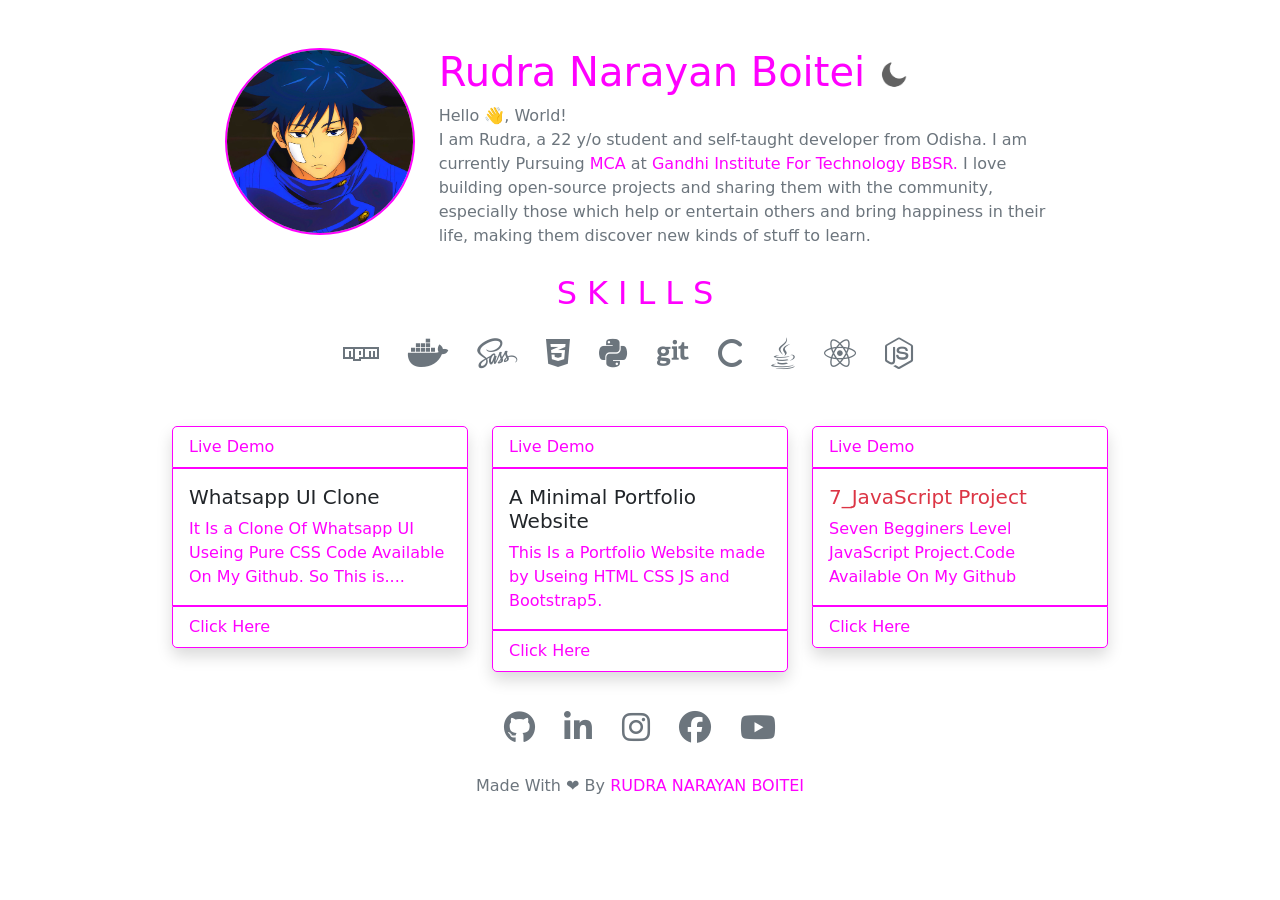
==== index.html @ d34d5616 "chnages" ====
<!doctype html>
<html lang="en">

<head>
  <meta charset="utf-8">
  <meta name="viewport" content="width=device-width, initial-scale=1">
  <title>Rudra Narayan Boitei</title>
  <!-- Bootstrap5 CSS CDN Link👇 -->
  <link href="https://cdn.jsdelivr.net/npm/bootstrap@5.0.2/dist/css/bootstrap.min.css" rel="stylesheet"
    integrity="sha384-EVSTQN3/azprG1Anm3QDgpJLIm9Nao0Yz1ztcQTwFspd3yD65VohhpuuCOmLASjC" crossorigin="anonymous">
  <link rel="stylesheet" href="https://cdn.jsdelivr.net/npm/bootstrap-icons@1.8.3/font/bootstrap-icons.css">
  <!-- css link👇 -->
  <link rel="stylesheet" href="scss/main.css">
  <!-- favicon👇 -->
  <link type="image/png" sizes="120x120" rel="icon" href=".../icons8-ghost-120.png">
  <!-- font awesome👇 -->
  <link rel="stylesheet" href="https://cdnjs.cloudflare.com/ajax/libs/font-awesome/6.1.1/css/all.min.css">


</head>

<body>
  <div class="container-fluid">
    <div class="row justify-content-center text-md-start text-center pt-5">
      <!-- Background Music -->
      <audio autoplay src="" id="music"></audio>
      <div class="col-md-2 pb-md-0 pb-5">
        <!-- Profile Picture -->
        <img src="images/blue1.jpg" class="img-fluid rounded-circle"
          alt="" width="200" id="profile">
      </div>
      <div class="col-md-6">
        <h1 class="pb-md-0 pb-4">Rudra Narayan Boitei <span> <img src="images/moon.png" alt="" class="img-fluid" id="icon" width="30"></span></h1>
        <p class="text-secondary pb-md-0 pb-5">Hello 👋, World! <br>
          I am Rudra, a 22 y/o student and self-taught developer from Odisha. I am currently Pursuing <span class="text_change"> MCA </span>at <span class="text_change">Gandhi
          Institute For Technology BBSR.</span> I love building open-source projects and sharing them with the community,
          especially those which help or entertain others and bring happiness in their life, making them discover new
          kinds of stuff to learn.</p>
      </div>
    </div>
    <h2 class="text-center text_change"> <span>SKILLS</span></h2>

     <!-- social icon -->
     <div class="row text-center">
      <div class="col" id="icons">
        <a class="fs-2 pe-4" href="" class="icon-button github" target="_blank"
          rel="noopener noreferrer"><i class="fab fa-npm text-secondary"></i><span></span></a>

        <a class="fs-2 pe-4" href="#" class="icon-button linkedin" target="_blank" rel="noopener noreferrer"><i
            class="fab fa-docker text-secondary"></i><span></span></a>

        <a class="fs-2 pe-4" href="#" class="icon-button linkedin" target="_blank" rel="noopener noreferrer"><i
              class="fab fa-sass text-secondary"></i><span></span></a>

        <a class="fs-2 pe-4" href="#" class="icon-button gitlab" target="_blank"
          rel="noopener noreferrer"><i class="fab fa-css3-alt text-secondary"></i><span></span></a>

        <a class="fs-2 pe-4" href="#" class="icon-button facebook"
          target="_blank" rel="noopener noreferrer"><i class="fab fa-python text-secondary"></i><span></span></a>

        <a class="fs-2 pe-4" href="https://medium.com/@rudra1999" class="icon-button medium" target="_blank"
          rel="noopener noreferrer"><i class="fab fa-git text-secondary"></i><span></span></a>

        <a class="fs-2 pe-4" href="#" class="icon-button " target="_blank" rel="noopener noreferrer"><i
            class="fab fa-c text-secondary"></i><span></span></a>

        <a class="fs-2 pe-4" href="#" class="icon-button " target="_blank" rel="noopener noreferrer"><i
            class="fab fa-java text-secondary"></i><span></span></a>

        <a class="fs-2 pe-4" href="#" class="icon-button " target="_blank" rel="noopener noreferrer"><i
            class="fab fa-react text-secondary"></i><span></span></a>

        <a class="fs-2 pe-4" href="#" class="icon-button " target="_blank" rel="noopener noreferrer"><i
            class="fab fa-node-js text-secondary"></i><span></span></a>
      </div>
    </div>
    <!-- social icon end -->
    
    <!-- OpenSource Projects start -->
    <div class="row justify-content-center text-md-start text-center pt-5">
      <!-- Enter Your First Project -->
      <div class="col-md-3">
        <div class="card mb-3 rounded shadow" style="max-width: 25rem;">
          <div class="card-header bg-transparent"><a href="https://rudra1999.me/whatsappclone/" target="_blank" class="text_change">Live Demo</a></div>
          <div class="card-body">
            <h5 class="card-title">Whatsapp UI Clone</h5>
            <p class="card-text">It Is a Clone Of Whatsapp UI Useing Pure CSS Code Available On My Github. So This is....
            </p>
          </div>
          <div class="card-footer bg-transparent"><a href="https://github.com/Rdrudra99/whatsappclone" target="_blank" class="text_change">Click Here</a></div>
        </div>
      </div>
      <!-- Enter Your Second Project -->
      <div class="col-md-3">
        <div class="card mb-3 rounded shadow" style="max-width: 25rem;">
          <div class="card-header bg-transparent"><a href="http://rudra1999.me/See/" target="_blank" class="text_change">Live Demo</a></div>
          <div class="card-body">
            <h5 class="card-title">A Minimal Portfolio Website</h5>
            <p class="card-text">This Is a Portfolio Website made by Useing HTML CSS JS and Bootstrap5.</p>
          </div>
          <div class="card-footer bg-transparent"><a href="https://github.com/Rdrudra99/See" target="_blank" class="text_change">Click Here</a></div>
        </div>
      </div>
      <!-- Enter Your Third Project -->
      <div class="col-md-3">
        <div class="card mb-3 rounded shadow" style="max-width: 25rem;">
          <div class="card-header bg-transparent"><a href="" target="_blank" class="text_change">Live Demo</a></div>
          <div class="card-body text-danger">
            <h5 class="card-title">7_JavaScript Project</h5>
            <p class="card-text">Seven Begginers Level JavaScript Project.Code Available On My Github</p>
          </div>
          <div class="card-footer bg-transparent "><a href="https://github.com/Rdrudra99/7-Projects" target="_blank" class="text_change">Click Here</a></div>
        </div>
      </div>
    </div>
      <!-- OpenSource Projects end-->

    <!-- social icon -->
    <div class="row text-center pt-3">
      <div class="col" id="icons">
        <a class="fs-2 pe-4" href="https://github.com/Rdrudra99" class="icon-button github" target="_blank"
          rel="noopener noreferrer"><i class="fab fa-github text-secondary"></i><span></span></a>

        <a class="fs-2 pe-4" href="https://www.linkedin.com/in/rudra99/" class="icon-button linkedin" target="_blank" rel="noopener noreferrer"><i
            class="fab fa-linkedin-in text-secondary"></i><span></span></a>

        <a class="fs-2 pe-4" href="#" class="icon-button instagram" target="_blank"
          rel="noopener noreferrer"><i class="fab fa-instagram text-secondary"></i><span></span></a>

        <a class="fs-2 pe-4" href="#" class="icon-button facebook"
          target="_blank" rel="noopener noreferrer"><i class="fab fa-facebook text-secondary"></i><span></span></a>

        <a class="fs-2" href="https://www.youtube.com/channel/UC34JViDgrPtI9dq8dgVkkmA" class="icon-button youtube" target="_blank" rel="noopener noreferrer"><i
            class="fab fa-youtube text-secondary"></i><span></span></a>
      </div>
    </div>
    <!-- social icon end -->

    <!-- main div -->
  </div>

   <!-- footer section -->
<footer class="pt-4">
   <h6 class="text-secondary text-center">Made With ❤️ By <span class="text_change">RUDRA NARAYAN BOITEI</span></h6>
</footer>
 <!-- footer section -->

 <!-- Bootstrap5 JavaScript CDN Link👇 -->
  <script src="https://cdn.jsdelivr.net/npm/bootstrap@5.0.2/dist/js/bootstrap.bundle.min.js"
    integrity="sha384-MrcW6ZMFYlzcLA8Nl+NtUVF0sA7MsXsP1UyJoMp4YLEuNSfAP+JcXn/tWtIaxVXM"
    crossorigin="anonymous"></script>
  <script src="js/index.js"></script>

</body>

</html>
---- scss/main.css ----
h1,
h5,
h6,
p,
a,
.text_change {
  color: var(--secondary-color);
}

.card-body,
.card-header,
.card-footer {
  border: 1px solid var(--secondary-color);
}

#profile {
  border: 2px solid var(--secondary-color);
}

:root {
  --primary-color:#ffffff;
  --secondary-color:#ff00ff;
}

.darktheme {
  --primary-color:#262728;
  --secondary-color:#ff0000;
}

body {
  background-color: var(--primary-color);
}

.card {
  -webkit-transition: -webkit-transform 0.2s ease;
  transition: -webkit-transform 0.2s ease;
  transition: transform 0.2s ease;
  transition: transform 0.2s ease, -webkit-transform 0.2s ease;
  -webkit-box-shadow: 0 4px 6px 0 rgba(22, 22, 26, 0.18);
          box-shadow: 0 4px 6px 0 rgba(22, 22, 26, 0.18);
  border-radius: 0;
  border: 0;
  margin-bottom: 1.5em;
  background-color: var(--primary-color);
}

.card:hover {
  -webkit-transform: scale(1.1);
          transform: scale(1.1);
}

h2 {
  letter-spacing: 10px;
  padding-top: 10px;
  padding-bottom: 10px;
}

a {
  text-decoration: none;
  color: inherit;
}

a:hover {
  text-decoration: underline;
  color: inherit;
}
/*# sourceMappingURL=main.css.map */
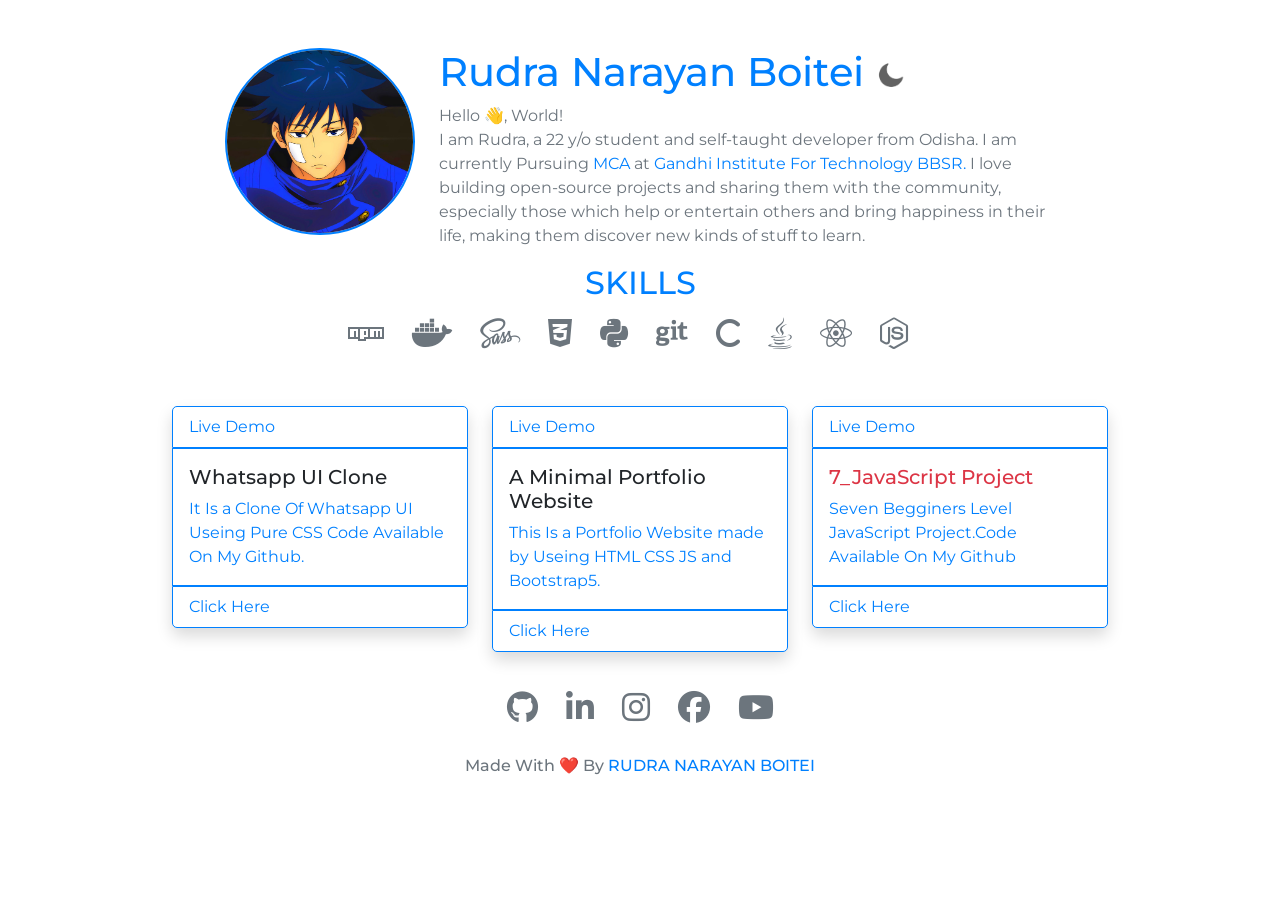
==== commit a3d9107f: "music change" ====
--- a/index.html
+++ b/index.html
@@ -15,8 +15,6 @@
   <link type="image/png" sizes="120x120" rel="icon" href=".../icons8-ghost-120.png">
   <!-- font awesome👇 -->
   <link rel="stylesheet" href="https://cdnjs.cloudflare.com/ajax/libs/font-awesome/6.1.1/css/all.min.css">
-
-
 </head>
 
 <body>
@@ -26,37 +24,39 @@
       <audio autoplay src="" id="music"></audio>
       <div class="col-md-2 pb-md-0 pb-5">
         <!-- Profile Picture -->
-        <img src="images/blue1.jpg" class="img-fluid rounded-circle"
-          alt="" width="200" id="profile">
+        <img src="images/blue1.jpg" class="img-fluid rounded-circle" alt="" width="200" id="profile">
       </div>
       <div class="col-md-6">
-        <h1 class="pb-md-0 pb-4">Rudra Narayan Boitei <span> <img src="images/moon.png" alt="" class="img-fluid" id="icon" width="30"></span></h1>
+        <h1 class="pb-md-0 pb-4">Rudra Narayan Boitei <span> <img src="images/moon.png" alt="" class="img-fluid"
+              id="icon" width="30"></span></h1>
         <p class="text-secondary pb-md-0 pb-5">Hello 👋, World! <br>
-          I am Rudra, a 22 y/o student and self-taught developer from Odisha. I am currently Pursuing <span class="text_change"> MCA </span>at <span class="text_change">Gandhi
-          Institute For Technology BBSR.</span> I love building open-source projects and sharing them with the community,
+          I am Rudra, a 22 y/o student and self-taught developer from Odisha. I am currently Pursuing <span
+            class="text_change"> MCA </span>at <span class="text_change">Gandhi
+            Institute For Technology BBSR.</span> I love building open-source projects and sharing them with the
+          community,
           especially those which help or entertain others and bring happiness in their life, making them discover new
           kinds of stuff to learn.</p>
       </div>
     </div>
     <h2 class="text-center text_change"> <span>SKILLS</span></h2>
 
-     <!-- social icon -->
-     <div class="row text-center">
+    <!-- social icon -->
+    <div class="row text-center">
       <div class="col" id="icons">
-        <a class="fs-2 pe-4" href="" class="icon-button github" target="_blank"
-          rel="noopener noreferrer"><i class="fab fa-npm text-secondary"></i><span></span></a>
+        <a class="fs-2 pe-4" href="" class="icon-button github" target="_blank" rel="noopener noreferrer"><i
+            class="fab fa-npm text-secondary"></i><span></span></a>
 
         <a class="fs-2 pe-4" href="#" class="icon-button linkedin" target="_blank" rel="noopener noreferrer"><i
             class="fab fa-docker text-secondary"></i><span></span></a>
 
         <a class="fs-2 pe-4" href="#" class="icon-button linkedin" target="_blank" rel="noopener noreferrer"><i
-              class="fab fa-sass text-secondary"></i><span></span></a>
+            class="fab fa-sass text-secondary"></i><span></span></a>
 
-        <a class="fs-2 pe-4" href="#" class="icon-button gitlab" target="_blank"
-          rel="noopener noreferrer"><i class="fab fa-css3-alt text-secondary"></i><span></span></a>
+        <a class="fs-2 pe-4" href="#" class="icon-button gitlab" target="_blank" rel="noopener noreferrer"><i
+            class="fab fa-css3-alt text-secondary"></i><span></span></a>
 
-        <a class="fs-2 pe-4" href="#" class="icon-button facebook"
-          target="_blank" rel="noopener noreferrer"><i class="fab fa-python text-secondary"></i><span></span></a>
+        <a class="fs-2 pe-4" href="#" class="icon-button facebook" target="_blank" rel="noopener noreferrer"><i
+            class="fab fa-python text-secondary"></i><span></span></a>
 
         <a class="fs-2 pe-4" href="https://medium.com/@rudra1999" class="icon-button medium" target="_blank"
           rel="noopener noreferrer"><i class="fab fa-git text-secondary"></i><span></span></a>
@@ -75,30 +75,34 @@
       </div>
     </div>
     <!-- social icon end -->
-    
+
     <!-- OpenSource Projects start -->
     <div class="row justify-content-center text-md-start text-center pt-5">
       <!-- Enter Your First Project -->
       <div class="col-md-3">
         <div class="card mb-3 rounded shadow" style="max-width: 25rem;">
-          <div class="card-header bg-transparent"><a href="https://rudra1999.me/whatsappclone/" target="_blank" class="text_change">Live Demo</a></div>
+          <div class="card-header bg-transparent"><a href="https://rudra1999.me/whatsappclone/" target="_blank"
+              class="text_change">Live Demo</a></div>
           <div class="card-body">
             <h5 class="card-title">Whatsapp UI Clone</h5>
-            <p class="card-text">It Is a Clone Of Whatsapp UI Useing Pure CSS Code Available On My Github. So This is....
+            <p class="card-text">It Is a Clone Of Whatsapp UI Useing Pure CSS Code Available On My Github.
             </p>
           </div>
-          <div class="card-footer bg-transparent"><a href="https://github.com/Rdrudra99/whatsappclone" target="_blank" class="text_change">Click Here</a></div>
+          <div class="card-footer bg-transparent"><a href="https://github.com/Rdrudra99/whatsappclone" target="_blank"
+              class="text_change">Click Here</a></div>
         </div>
       </div>
       <!-- Enter Your Second Project -->
       <div class="col-md-3">
         <div class="card mb-3 rounded shadow" style="max-width: 25rem;">
-          <div class="card-header bg-transparent"><a href="http://rudra1999.me/See/" target="_blank" class="text_change">Live Demo</a></div>
+          <div class="card-header bg-transparent"><a href="http://rudra1999.me/See/" target="_blank"
+              class="text_change">Live Demo</a></div>
           <div class="card-body">
             <h5 class="card-title">A Minimal Portfolio Website</h5>
             <p class="card-text">This Is a Portfolio Website made by Useing HTML CSS JS and Bootstrap5.</p>
           </div>
-          <div class="card-footer bg-transparent"><a href="https://github.com/Rdrudra99/See" target="_blank" class="text_change">Click Here</a></div>
+          <div class="card-footer bg-transparent"><a href="https://github.com/Rdrudra99/See" target="_blank"
+              class="text_change">Click Here</a></div>
         </div>
       </div>
       <!-- Enter Your Third Project -->
@@ -109,46 +113,57 @@
             <h5 class="card-title">7_JavaScript Project</h5>
             <p class="card-text">Seven Begginers Level JavaScript Project.Code Available On My Github</p>
           </div>
-          <div class="card-footer bg-transparent "><a href="https://github.com/Rdrudra99/7-Projects" target="_blank" class="text_change">Click Here</a></div>
+          <div class="card-footer bg-transparent "><a href="https://github.com/Rdrudra99/7-Projects" target="_blank"
+              class="text_change">Click Here</a></div>
         </div>
       </div>
     </div>
-      <!-- OpenSource Projects end-->
+    <!-- OpenSource Projects end-->
 
-    <!-- social icon -->
+    <!-- social icon start -->
     <div class="row text-center pt-3">
       <div class="col" id="icons">
         <a class="fs-2 pe-4" href="https://github.com/Rdrudra99" class="icon-button github" target="_blank"
           rel="noopener noreferrer"><i class="fab fa-github text-secondary"></i><span></span></a>
 
-        <a class="fs-2 pe-4" href="https://www.linkedin.com/in/rudra99/" class="icon-button linkedin" target="_blank" rel="noopener noreferrer"><i
-            class="fab fa-linkedin-in text-secondary"></i><span></span></a>
+        <a class="fs-2 pe-4" href="https://www.linkedin.com/in/rudra99/" class="icon-button linkedin" target="_blank"
+          rel="noopener noreferrer"><i class="fab fa-linkedin-in text-secondary"></i><span></span></a>
 
-        <a class="fs-2 pe-4" href="#" class="icon-button instagram" target="_blank"
-          rel="noopener noreferrer"><i class="fab fa-instagram text-secondary"></i><span></span></a>
+        <a class="fs-2 pe-4" href="#" class="icon-button instagram" target="_blank" rel="noopener noreferrer"><i
+            class="fab fa-instagram text-secondary"></i><span></span></a>
 
-        <a class="fs-2 pe-4" href="#" class="icon-button facebook"
-          target="_blank" rel="noopener noreferrer"><i class="fab fa-facebook text-secondary"></i><span></span></a>
+        <a class="fs-2 pe-4" href="#" class="icon-button facebook" target="_blank" rel="noopener noreferrer"><i
+            class="fab fa-facebook text-secondary"></i><span></span></a>
 
-        <a class="fs-2" href="https://www.youtube.com/channel/UC34JViDgrPtI9dq8dgVkkmA" class="icon-button youtube" target="_blank" rel="noopener noreferrer"><i
-            class="fab fa-youtube text-secondary"></i><span></span></a>
+        <a class="fs-2" href="https://www.youtube.com/channel/UC34JViDgrPtI9dq8dgVkkmA" class="icon-button youtube"
+          target="_blank" rel="noopener noreferrer"><i class="fab fa-youtube text-secondary"></i><span></span></a>
       </div>
     </div>
     <!-- social icon end -->
 
+   <!-- Education Section  start here-->
+   <!-- <div class="row justify-content-center mt-5">
+     <div class="col-10">
+      <h5 class="text-center fs-1">Education</h5>
+
+     </div>
+   </div> -->
+   <!-- Education Section End here -->
+
     <!-- main div -->
   </div>
+  <!-- footer section -->
+  <footer class="pt-4">
+    <h6 class="text-secondary text-center">Made With ❤️ By <span class="text_change">RUDRA NARAYAN BOITEI</span></h6>
+  </footer>
+  <!-- footer section -->
 
-   <!-- footer section -->
-<footer class="pt-4">
-   <h6 class="text-secondary text-center">Made With ❤️ By <span class="text_change">RUDRA NARAYAN BOITEI</span></h6>
-</footer>
- <!-- footer section -->
-
- <!-- Bootstrap5 JavaScript CDN Link👇 -->
+  <!-- Bootstrap5 JavaScript CDN Link👇 -->
   <script src="https://cdn.jsdelivr.net/npm/bootstrap@5.0.2/dist/js/bootstrap.bundle.min.js"
     integrity="sha384-MrcW6ZMFYlzcLA8Nl+NtUVF0sA7MsXsP1UyJoMp4YLEuNSfAP+JcXn/tWtIaxVXM"
     crossorigin="anonymous"></script>
+    
+    <!-- JavaScript Link -->  
   <script src="js/index.js"></script>
 
 </body>
--- a/scss/main.css
+++ b/scss/main.css
@@ -1,3 +1,8 @@
+@import url("https://fonts.googleapis.com/css2?family=Montserrat&display=swap");
+* {
+  font-family: "Montserrat";
+}
+
 h1,
 h5,
 h6,
@@ -19,7 +24,7 @@
 
 :root {
   --primary-color:#ffffff;
-  --secondary-color:#ff00ff;
+  --secondary-color:#0080ff;
 }
 
 .darktheme {
@@ -32,12 +37,8 @@
 }
 
 .card {
-  -webkit-transition: -webkit-transform 0.2s ease;
-  transition: -webkit-transform 0.2s ease;
   transition: transform 0.2s ease;
-  transition: transform 0.2s ease, -webkit-transform 0.2s ease;
-  -webkit-box-shadow: 0 4px 6px 0 rgba(22, 22, 26, 0.18);
-          box-shadow: 0 4px 6px 0 rgba(22, 22, 26, 0.18);
+  box-shadow: 0 4px 6px 0 rgba(22, 22, 26, 0.18);
   border-radius: 0;
   border: 0;
   margin-bottom: 1.5em;
@@ -45,11 +46,10 @@
 }
 
 .card:hover {
-  -webkit-transform: scale(1.1);
-          transform: scale(1.1);
+  transform: scale(1.1);
 }
 
-h2 {
+#h2 {
   letter-spacing: 10px;
   padding-top: 10px;
   padding-bottom: 10px;
@@ -63,5 +63,4 @@
 a:hover {
   text-decoration: underline;
   color: inherit;
-}
-/*# sourceMappingURL=main.css.map */+}/*# sourceMappingURL=main.css.map */
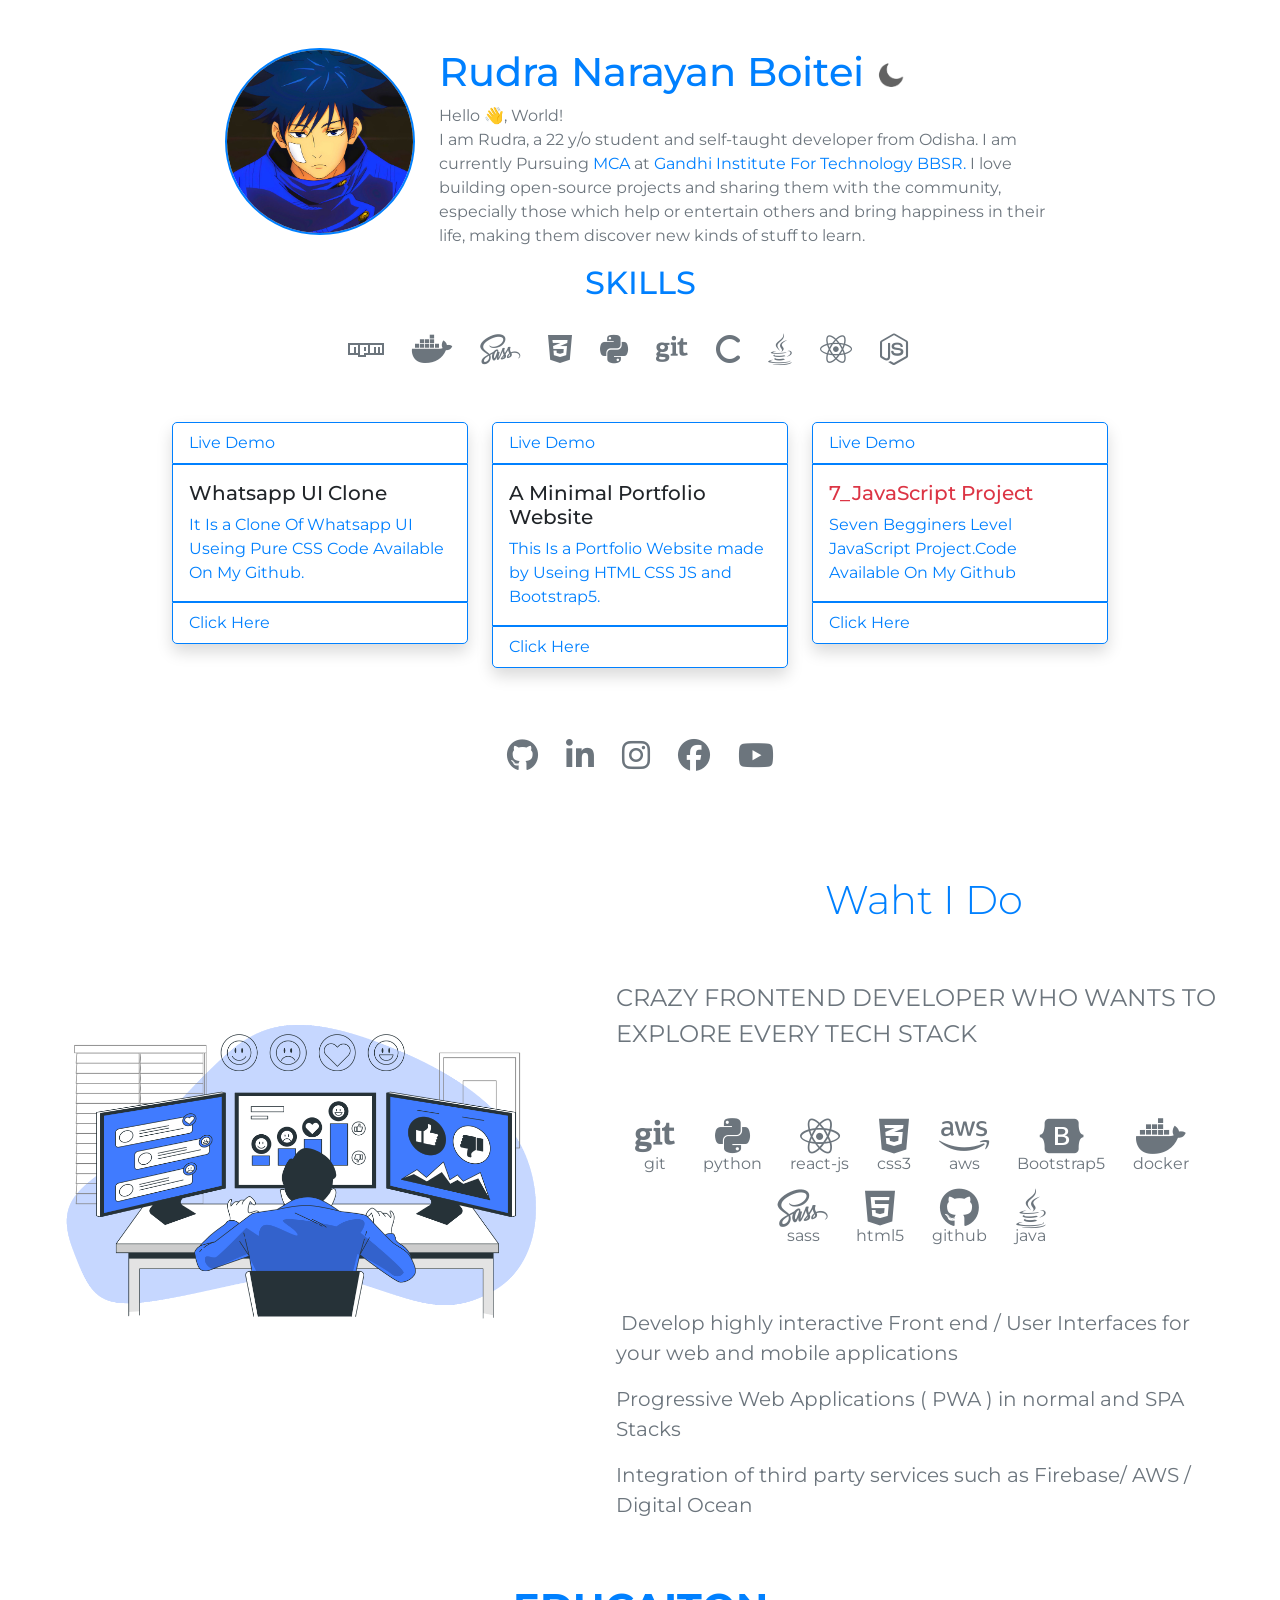
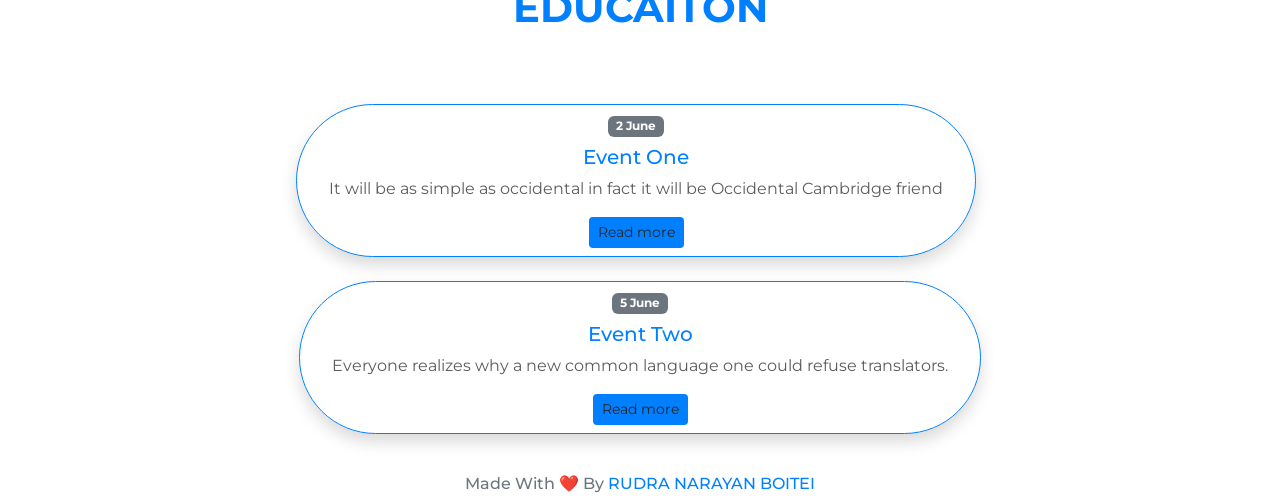
==== commit 2d3dd271: "expand Website" ====
--- a/index.html
+++ b/index.html
@@ -38,7 +38,7 @@
           kinds of stuff to learn.</p>
       </div>
     </div>
-    <h2 class="text-center text_change"> <span>SKILLS</span></h2>
+    <h2 class="text-center text_change pb-md-3"> <span>SKILLS</span></h2>
 
     <!-- social icon -->
     <div class="row text-center">
@@ -121,7 +121,7 @@
     <!-- OpenSource Projects end-->
 
     <!-- social icon start -->
-    <div class="row text-center pt-3">
+    <div class="row text-center pt-5">
       <div class="col" id="icons">
         <a class="fs-2 pe-4" href="https://github.com/Rdrudra99" class="icon-button github" target="_blank"
           rel="noopener noreferrer"><i class="fab fa-github text-secondary"></i><span></span></a>
@@ -141,17 +141,131 @@
     </div>
     <!-- social icon end -->
 
-   <!-- Education Section  start here-->
-   <!-- <div class="row justify-content-center mt-5">
-     <div class="col-10">
-      <h5 class="text-center fs-1">Education</h5>
-
-     </div>
-   </div> -->
-   <!-- Education Section End here -->
-
-    <!-- main div -->
+    <!-- SKILL SECTION⚡ -->
+
+    <div class="row pt-5 justify-content-evenly align-items-center">
+      <!-- FIRST COLUMN🦖 -->
+      <div class="col-md-5 pb-md-5">
+        <!-- PUT IMAGE HERE 👇----------------------------->
+        <img src="images/program1.png" width="600" alt="" class="img-fluid mx-auto d-block" id="skill">
+      </div>
+
+
+      <!-- SECOND COLUMN🦖---------------------------------- -->
+      <div class="col-md-6 pb-4">
+        <h2 class="pt-md-5 display-6 text-center">Waht I Do</h2>
+        <p class="fs-4 text-secondary pt-5 pb-5">CRAZY FRONTEND DEVELOPER WHO WANTS TO EXPLORE EVERY TECH STACK</p>
+
+        <div class="row pb-5">
+          <div class="col-12  text-center">
+            <i class="fab  fa-git text-secondary fs-1 me-4 ">
+              <p class="paragraph  text-center text-secondary fs-6">git</p>
+            </i>
+            <i class="fab fa-python text-secondary fs-1 me-4 ">
+              <p class="paragraph text-center text-secondary fs-6">python</p>
+            </i>
+            <i class="fab fa-react text-secondary fs-1 me-4">
+              <p class="paragraph text-center text-secondary fs-6">react-js</p>
+            </i>
+            <i class="fab fa-css3-alt text-secondary fs-1 me-4">
+              <p class="paragraph text-center text-secondary fs-6">css3</p>
+            </i>
+            <i class="fab fa-aws text-secondary fs-1 me-4">
+              <p class="paragraph text-center text-secondary fs-6">aws</p>
+            </i>
+            <i class="fab fa-bootstrap text-secondary fs-1 me-4">
+              <p class="paragraph text-center text-secondary fs-6">Bootstrap5</p>
+            </i>
+            <i class="fab fa-docker text-secondary fs-1 me-4">
+              <p class="paragraph text-center text-secondary fs-6">docker</p>
+            </i>
+            <i class="fab fa-sass text-secondary fs-1 me-4">
+              <p class="paragraph text-center text-secondary fs-6">sass</p>
+            </i>
+            <i class="fab fa-html5 text-secondary fs-1 me-4">
+              <p class="paragraph text-center text-secondary fs-6">html5</p>
+            </i>
+            <i class="fab fa-github text-secondary fs-1 me-4">
+              <p class="paragraph text-center text-secondary fs-6">github</p>
+            </i>
+            <i class="fab fa-java text-secondary fs-1 me-4">
+              <p class="paragraph text-center text-secondary fs-6">java</p>
+            </i>
+            <!-- Child Column Div👇 -->
+          </div>
+          <!-- Child Row Div👇-->
+        </div>
+
+        <!-- ANOTHER CHILD ROW👇-->
+        <div class="row pb-2">
+          <div class="col-12 fs-5 text-secondary pb-2">
+            <p class="text-secondary"><img src="https://twemoji.maxcdn.com/2/72x72/26a1.png" alt=""
+                style="height: 1rem;"> Develop highly interactive Front end / User Interfaces for your web and mobile
+              applications</p>
+            <p class="text-secondary"><img src="https://twemoji.maxcdn.com/2/72x72/26a1.png" alt=""
+                style="height: 1rem;">Progressive Web Applications ( PWA ) in normal and SPA Stacks</p>
+            <p class="text-secondary"><img src="https://twemoji.maxcdn.com/2/72x72/26a1.png" alt=""
+                style="height: 1rem;">Integration of third party services such as Firebase/ AWS / Digital Ocean</p>
+          </div>
+        </div>
+        <!-- MAIN COLUMN DIV🦖-------------------->
+      </div>
+      <!-- MAIN ROW DIV🦖-->
+    </div>
+    <!-- SKILL SECTION END HERE ⚡-->
   </div>
+  <!-- EDUCATION SECTION -->
+  <div class="container-fluid text-center">
+    <h2 class="pt-2 pb-2 pb-md-3 fs-1 fw-bold">EDUCAITON</h2>
+    <div class="row justify-content-center pt-5">
+      <div class="col-lg-12 justify-content-center">
+
+        <div class="horizontal-timeline">
+
+          <ul class="list-inline items">
+            <li class="list-inline-item items-list shadow rounded-pill p-2 list mb-4" >
+              <div class="px-4 text-center">
+                <div class="event-date badge bg-secondary">2 June</div>
+                <h5 class="pt-2">Event One</h5>
+                <p class="text-muted">It will be as simple as occidental in fact it will be Occidental Cambridge
+                  friend</p>
+                <div>
+                  <a href="#" class="btn btn-sm">Read more</a>
+                </div>
+              </div>
+            </li>
+            <li class="list-inline-item items-list shadow rounded-pill p-2 list">
+              <div class="px-4 text-center">
+                <div class="event-date badge bg-secondary">5 June</div>
+                <h5 class="pt-2">Event Two</h5 class="pt-2">
+                <p class="text-muted">Everyone realizes why a new common language one could refuse translators.
+                </p>
+                <div>
+                  <a href="#" class="btn  btn-sm">Read more</a>
+                </div>
+              </div>
+            </li>
+          </ul>
+
+        </div>
+
+      </div>
+    </div>
+    <!-- EDUCATION END -->
+
+
+
+
+
+
+
+
+
+
+
+    <!-- MAIN DIV👽👽👽👽👽👽👽👽👽👽👽👽👽 -->
+  </div>
+  <!-- 🦋🦋🦋🦋🦋🦋🦋🦋🦋🦋🦋🦋🦋 -->
   <!-- footer section -->
   <footer class="pt-4">
     <h6 class="text-secondary text-center">Made With ❤️ By <span class="text_change">RUDRA NARAYAN BOITEI</span></h6>
@@ -162,8 +276,8 @@
   <script src="https://cdn.jsdelivr.net/npm/bootstrap@5.0.2/dist/js/bootstrap.bundle.min.js"
     integrity="sha384-MrcW6ZMFYlzcLA8Nl+NtUVF0sA7MsXsP1UyJoMp4YLEuNSfAP+JcXn/tWtIaxVXM"
     crossorigin="anonymous"></script>
-    
-    <!-- JavaScript Link -->  
+
+  <!-- JavaScript Link -->
   <script src="js/index.js"></script>
 
 </body>
--- a/scss/main.css
+++ b/scss/main.css
@@ -4,11 +4,15 @@
 }
 
 h1,
+h2,
 h5,
 h6,
-p,
 a,
 .text_change {
+  color: var(--secondary-color);
+}
+
+p {
   color: var(--secondary-color);
 }
 
@@ -20,6 +24,14 @@
 
 #profile {
   border: 2px solid var(--secondary-color);
+}
+
+.list {
+  border: 1px solid var(--secondary-color);
+}
+
+.btn {
+  background-color: var(--secondary-color);
 }
 
 :root {
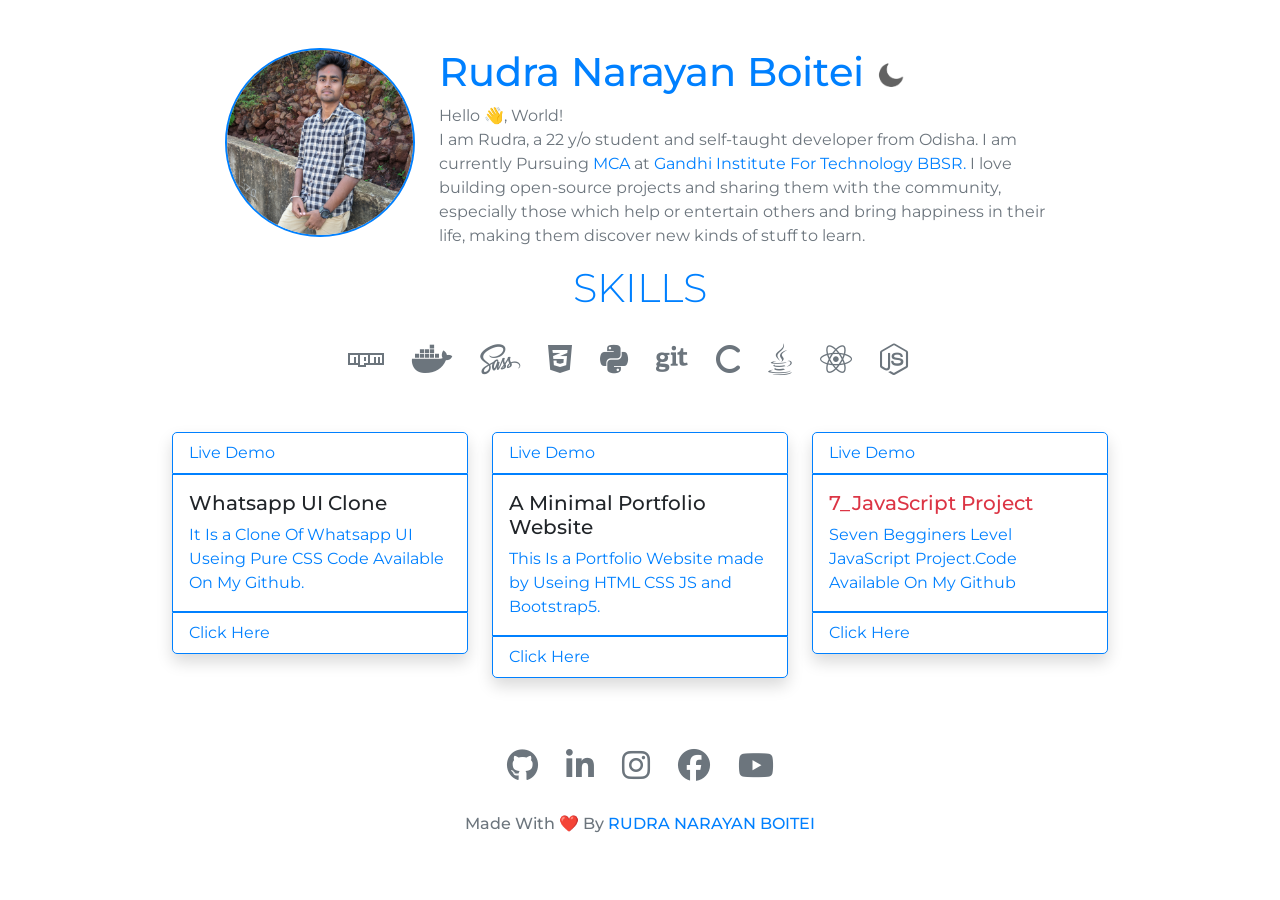
==== commit b9c059cc: "final close this project" ====
--- a/index.html
+++ b/index.html
@@ -17,14 +17,15 @@
   <link rel="stylesheet" href="https://cdnjs.cloudflare.com/ajax/libs/font-awesome/6.1.1/css/all.min.css">
 </head>
 
-<body>
+<body class="my-custom-scrollbar my-custom-scrollbar-primary">
   <div class="container-fluid">
     <div class="row justify-content-center text-md-start text-center pt-5">
       <!-- Background Music -->
       <audio autoplay src="" id="music"></audio>
       <div class="col-md-2 pb-md-0 pb-5">
         <!-- Profile Picture -->
-        <img src="images/blue1.jpg" class="img-fluid rounded-circle" alt="" width="200" id="profile">
+        <img src="images/Untitled (1080 × 1080 px).png" class="img-fluid rounded-circle" alt="" width="200"
+          id="profile">
       </div>
       <div class="col-md-6">
         <h1 class="pb-md-0 pb-4">Rudra Narayan Boitei <span> <img src="images/moon.png" alt="" class="img-fluid"
@@ -38,7 +39,7 @@
           kinds of stuff to learn.</p>
       </div>
     </div>
-    <h2 class="text-center text_change pb-md-3"> <span>SKILLS</span></h2>
+    <h2 class="text-center display-6 text_change pb-md-3"> <span id="skill_font">SKILLS</span></h2>
 
     <!-- social icon -->
     <div class="row text-center">
@@ -141,128 +142,6 @@
     </div>
     <!-- social icon end -->
 
-    <!-- SKILL SECTION⚡ -->
-
-    <div class="row pt-5 justify-content-evenly align-items-center">
-      <!-- FIRST COLUMN🦖 -->
-      <div class="col-md-5 pb-md-5">
-        <!-- PUT IMAGE HERE 👇----------------------------->
-        <img src="images/program1.png" width="600" alt="" class="img-fluid mx-auto d-block" id="skill">
-      </div>
-
-
-      <!-- SECOND COLUMN🦖---------------------------------- -->
-      <div class="col-md-6 pb-4">
-        <h2 class="pt-md-5 display-6 text-center">Waht I Do</h2>
-        <p class="fs-4 text-secondary pt-5 pb-5">CRAZY FRONTEND DEVELOPER WHO WANTS TO EXPLORE EVERY TECH STACK</p>
-
-        <div class="row pb-5">
-          <div class="col-12  text-center">
-            <i class="fab  fa-git text-secondary fs-1 me-4 ">
-              <p class="paragraph  text-center text-secondary fs-6">git</p>
-            </i>
-            <i class="fab fa-python text-secondary fs-1 me-4 ">
-              <p class="paragraph text-center text-secondary fs-6">python</p>
-            </i>
-            <i class="fab fa-react text-secondary fs-1 me-4">
-              <p class="paragraph text-center text-secondary fs-6">react-js</p>
-            </i>
-            <i class="fab fa-css3-alt text-secondary fs-1 me-4">
-              <p class="paragraph text-center text-secondary fs-6">css3</p>
-            </i>
-            <i class="fab fa-aws text-secondary fs-1 me-4">
-              <p class="paragraph text-center text-secondary fs-6">aws</p>
-            </i>
-            <i class="fab fa-bootstrap text-secondary fs-1 me-4">
-              <p class="paragraph text-center text-secondary fs-6">Bootstrap5</p>
-            </i>
-            <i class="fab fa-docker text-secondary fs-1 me-4">
-              <p class="paragraph text-center text-secondary fs-6">docker</p>
-            </i>
-            <i class="fab fa-sass text-secondary fs-1 me-4">
-              <p class="paragraph text-center text-secondary fs-6">sass</p>
-            </i>
-            <i class="fab fa-html5 text-secondary fs-1 me-4">
-              <p class="paragraph text-center text-secondary fs-6">html5</p>
-            </i>
-            <i class="fab fa-github text-secondary fs-1 me-4">
-              <p class="paragraph text-center text-secondary fs-6">github</p>
-            </i>
-            <i class="fab fa-java text-secondary fs-1 me-4">
-              <p class="paragraph text-center text-secondary fs-6">java</p>
-            </i>
-            <!-- Child Column Div👇 -->
-          </div>
-          <!-- Child Row Div👇-->
-        </div>
-
-        <!-- ANOTHER CHILD ROW👇-->
-        <div class="row pb-2">
-          <div class="col-12 fs-5 text-secondary pb-2">
-            <p class="text-secondary"><img src="https://twemoji.maxcdn.com/2/72x72/26a1.png" alt=""
-                style="height: 1rem;"> Develop highly interactive Front end / User Interfaces for your web and mobile
-              applications</p>
-            <p class="text-secondary"><img src="https://twemoji.maxcdn.com/2/72x72/26a1.png" alt=""
-                style="height: 1rem;">Progressive Web Applications ( PWA ) in normal and SPA Stacks</p>
-            <p class="text-secondary"><img src="https://twemoji.maxcdn.com/2/72x72/26a1.png" alt=""
-                style="height: 1rem;">Integration of third party services such as Firebase/ AWS / Digital Ocean</p>
-          </div>
-        </div>
-        <!-- MAIN COLUMN DIV🦖-------------------->
-      </div>
-      <!-- MAIN ROW DIV🦖-->
-    </div>
-    <!-- SKILL SECTION END HERE ⚡-->
-  </div>
-  <!-- EDUCATION SECTION -->
-  <div class="container-fluid text-center">
-    <h2 class="pt-2 pb-2 pb-md-3 fs-1 fw-bold">EDUCAITON</h2>
-    <div class="row justify-content-center pt-5">
-      <div class="col-lg-12 justify-content-center">
-
-        <div class="horizontal-timeline">
-
-          <ul class="list-inline items">
-            <li class="list-inline-item items-list shadow rounded-pill p-2 list mb-4" >
-              <div class="px-4 text-center">
-                <div class="event-date badge bg-secondary">2 June</div>
-                <h5 class="pt-2">Event One</h5>
-                <p class="text-muted">It will be as simple as occidental in fact it will be Occidental Cambridge
-                  friend</p>
-                <div>
-                  <a href="#" class="btn btn-sm">Read more</a>
-                </div>
-              </div>
-            </li>
-            <li class="list-inline-item items-list shadow rounded-pill p-2 list">
-              <div class="px-4 text-center">
-                <div class="event-date badge bg-secondary">5 June</div>
-                <h5 class="pt-2">Event Two</h5 class="pt-2">
-                <p class="text-muted">Everyone realizes why a new common language one could refuse translators.
-                </p>
-                <div>
-                  <a href="#" class="btn  btn-sm">Read more</a>
-                </div>
-              </div>
-            </li>
-          </ul>
-
-        </div>
-
-      </div>
-    </div>
-    <!-- EDUCATION END -->
-
-
-
-
-
-
-
-
-
-
-
     <!-- MAIN DIV👽👽👽👽👽👽👽👽👽👽👽👽👽 -->
   </div>
   <!-- 🦋🦋🦋🦋🦋🦋🦋🦋🦋🦋🦋🦋🦋 -->
--- a/scss/main.css
+++ b/scss/main.css
@@ -26,22 +26,14 @@
   border: 2px solid var(--secondary-color);
 }
 
-.list {
-  border: 1px solid var(--secondary-color);
-}
-
-.btn {
-  background-color: var(--secondary-color);
-}
-
 :root {
-  --primary-color:#ffffff;
-  --secondary-color:#0080ff;
+  --primary-color: #ffffff;
+  --secondary-color: #0080ff;
 }
 
 .darktheme {
-  --primary-color:#262728;
-  --secondary-color:#ff0000;
+  --primary-color: #262728;
+  --secondary-color: #ff0000;
 }
 
 body {
@@ -61,12 +53,6 @@
   transform: scale(1.1);
 }
 
-#h2 {
-  letter-spacing: 10px;
-  padding-top: 10px;
-  padding-bottom: 10px;
-}
-
 a {
   text-decoration: none;
   color: inherit;
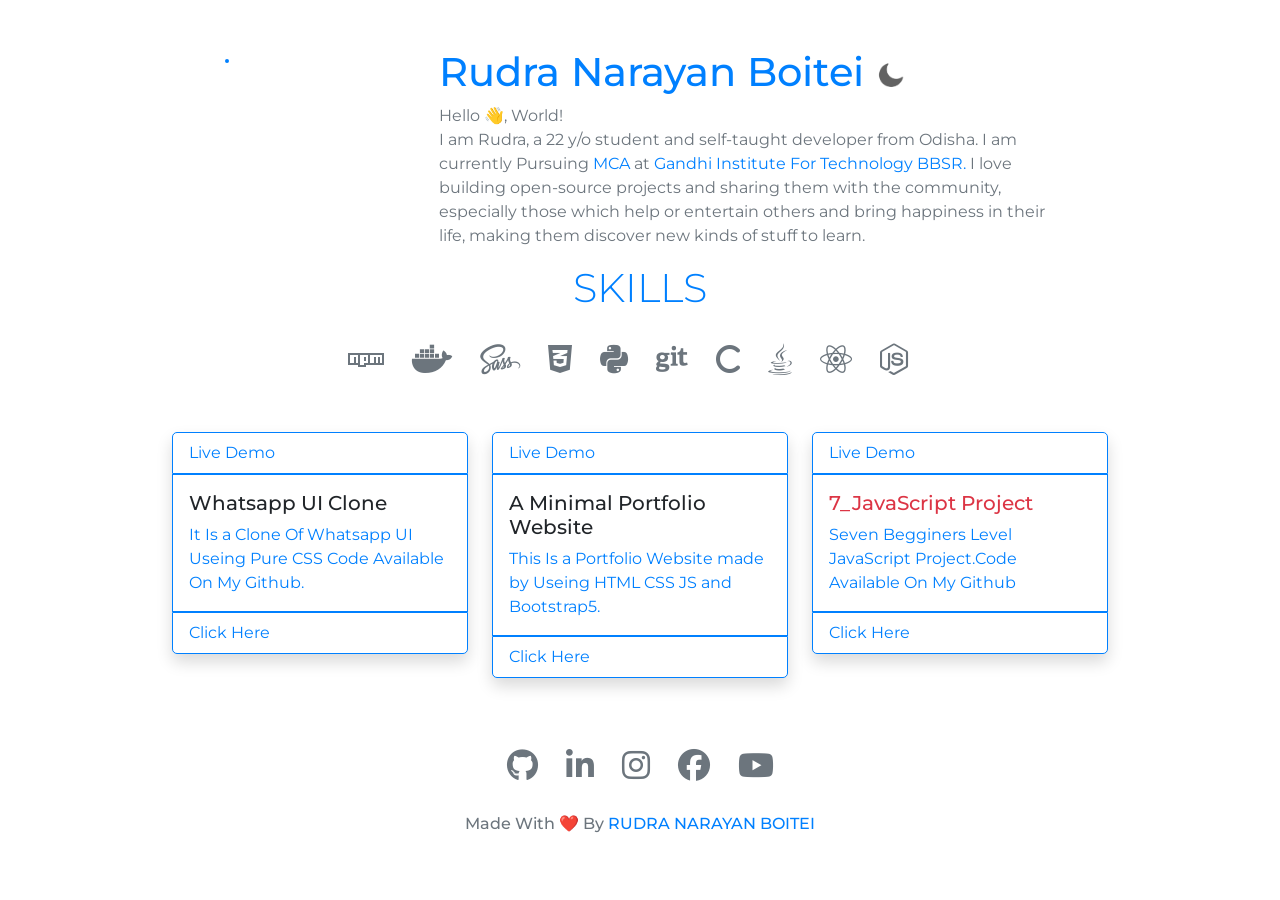
==== commit bc48c0c9: "Profile Picture Change🚀" ====
--- a/index.html
+++ b/index.html
@@ -24,7 +24,7 @@
       <audio autoplay src="" id="music"></audio>
       <div class="col-md-2 pb-md-0 pb-5">
         <!-- Profile Picture -->
-        <img src="images/Untitled (1080 × 1080 px).png" class="img-fluid rounded-circle" alt="" width="200"
+        <img src="images/LMC_20220831_141459_LMC 10 ka dam💪.jpg" class="img-fluid rounded-circle" alt="" 
           id="profile">
       </div>
       <div class="col-md-6">
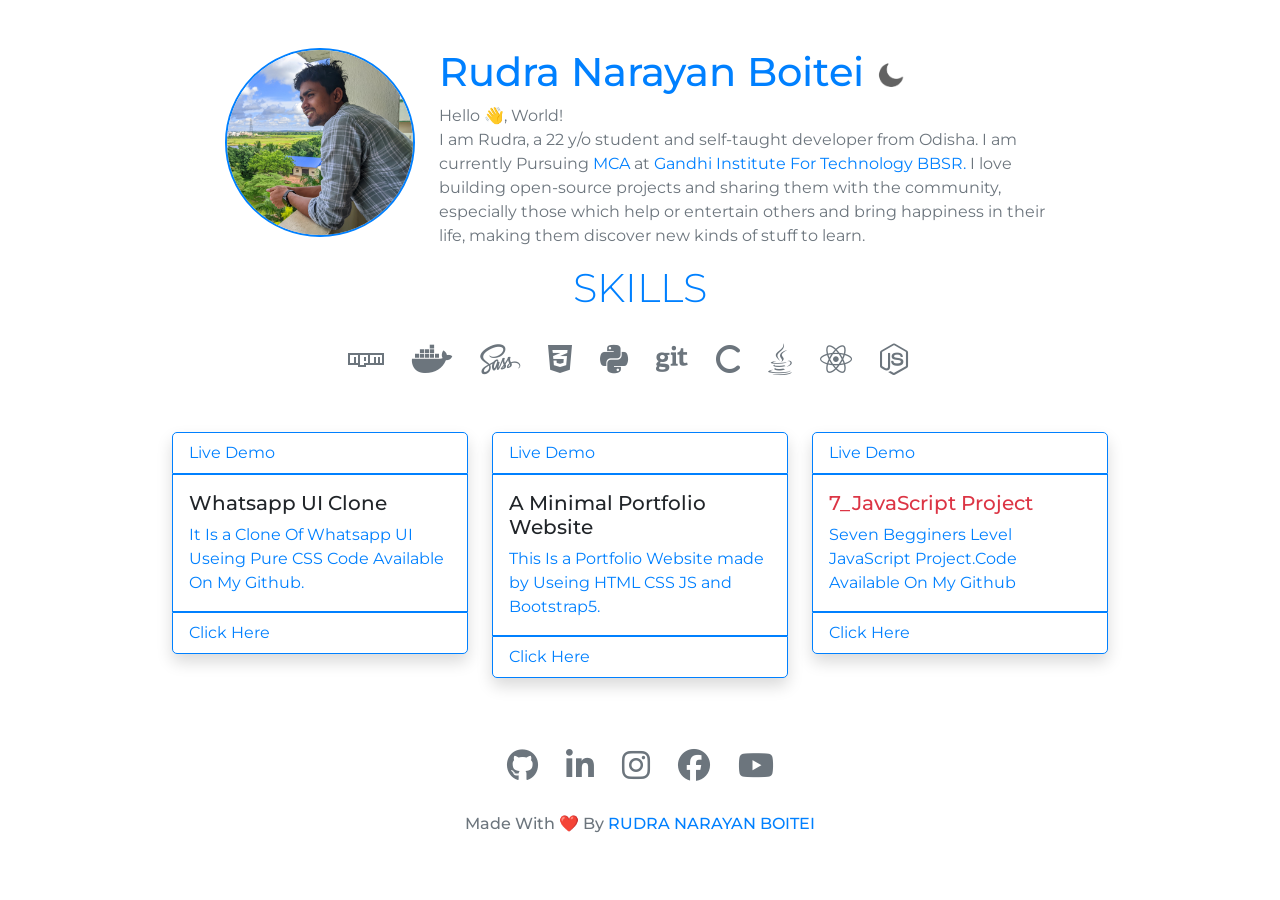
==== commit a5224e83: "Change In Profile picture" ====
--- a/index.html
+++ b/index.html
@@ -24,7 +24,7 @@
       <audio autoplay src="" id="music"></audio>
       <div class="col-md-2 pb-md-0 pb-5">
         <!-- Profile Picture -->
-        <img src="images/LMC_20220831_141459_LMC 10 ka dam💪.jpg" class="img-fluid rounded-circle" alt="" 
+        <img src="images/LMC_20220831_141459_LMC 10 ka dam💪 (1).jpg" class="img-fluid rounded-circle" alt="" width="200"
           id="profile">
       </div>
       <div class="col-md-6">
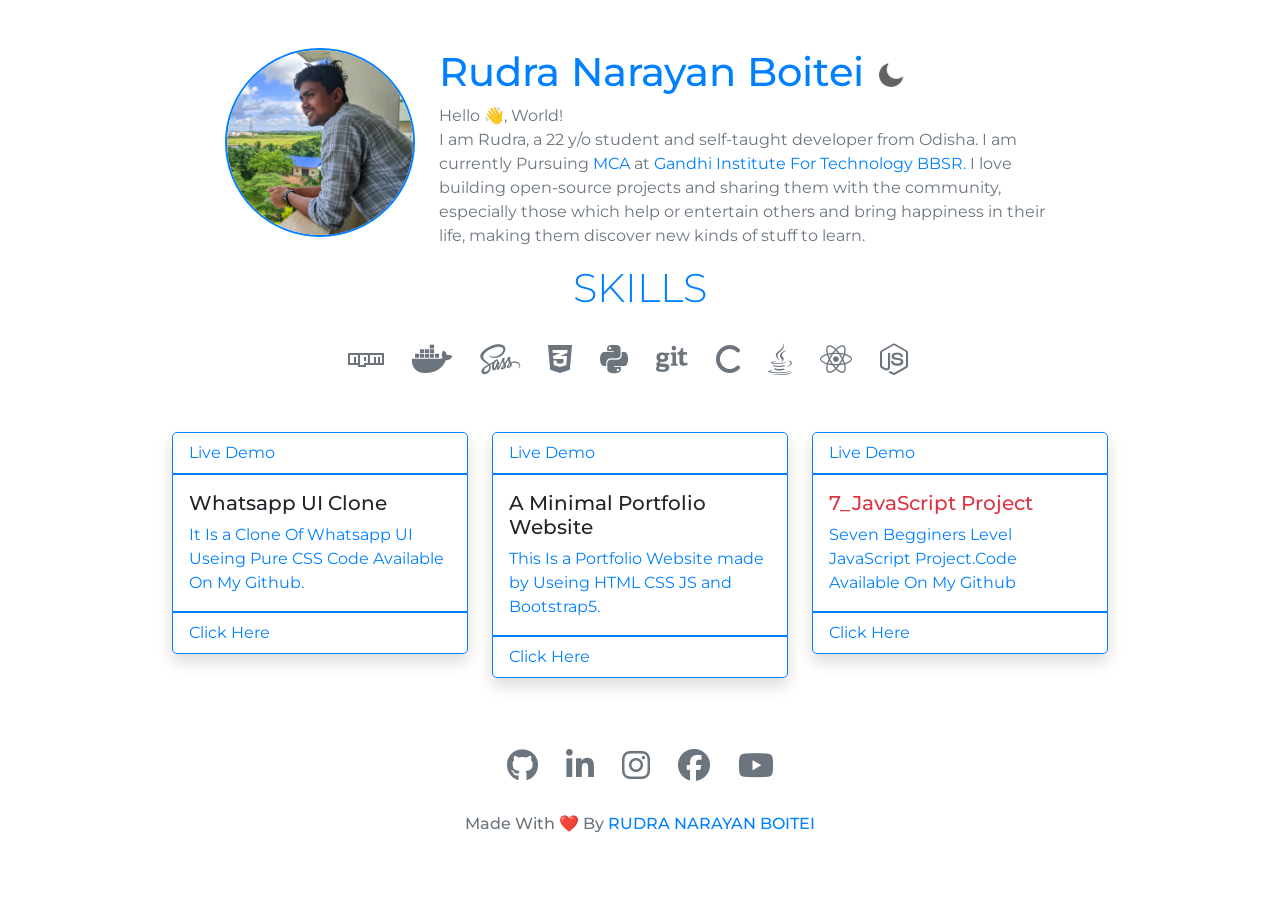
==== commit 60171e13: "Profile Picture size Reduce🚀" ====
--- a/index.html
+++ b/index.html
@@ -24,7 +24,7 @@
       <audio autoplay src="" id="music"></audio>
       <div class="col-md-2 pb-md-0 pb-5">
         <!-- Profile Picture -->
-        <img src="images/LMC_20220831_141459_LMC 10 ka dam💪 (1).jpg" class="img-fluid rounded-circle" alt="" width="200"
+        <img src="images/LMC_20220831_141459_LMC 10 ka dam💪 (1) (2).jpg" class="img-fluid rounded-circle" alt="" width="200"
           id="profile">
       </div>
       <div class="col-md-6">
